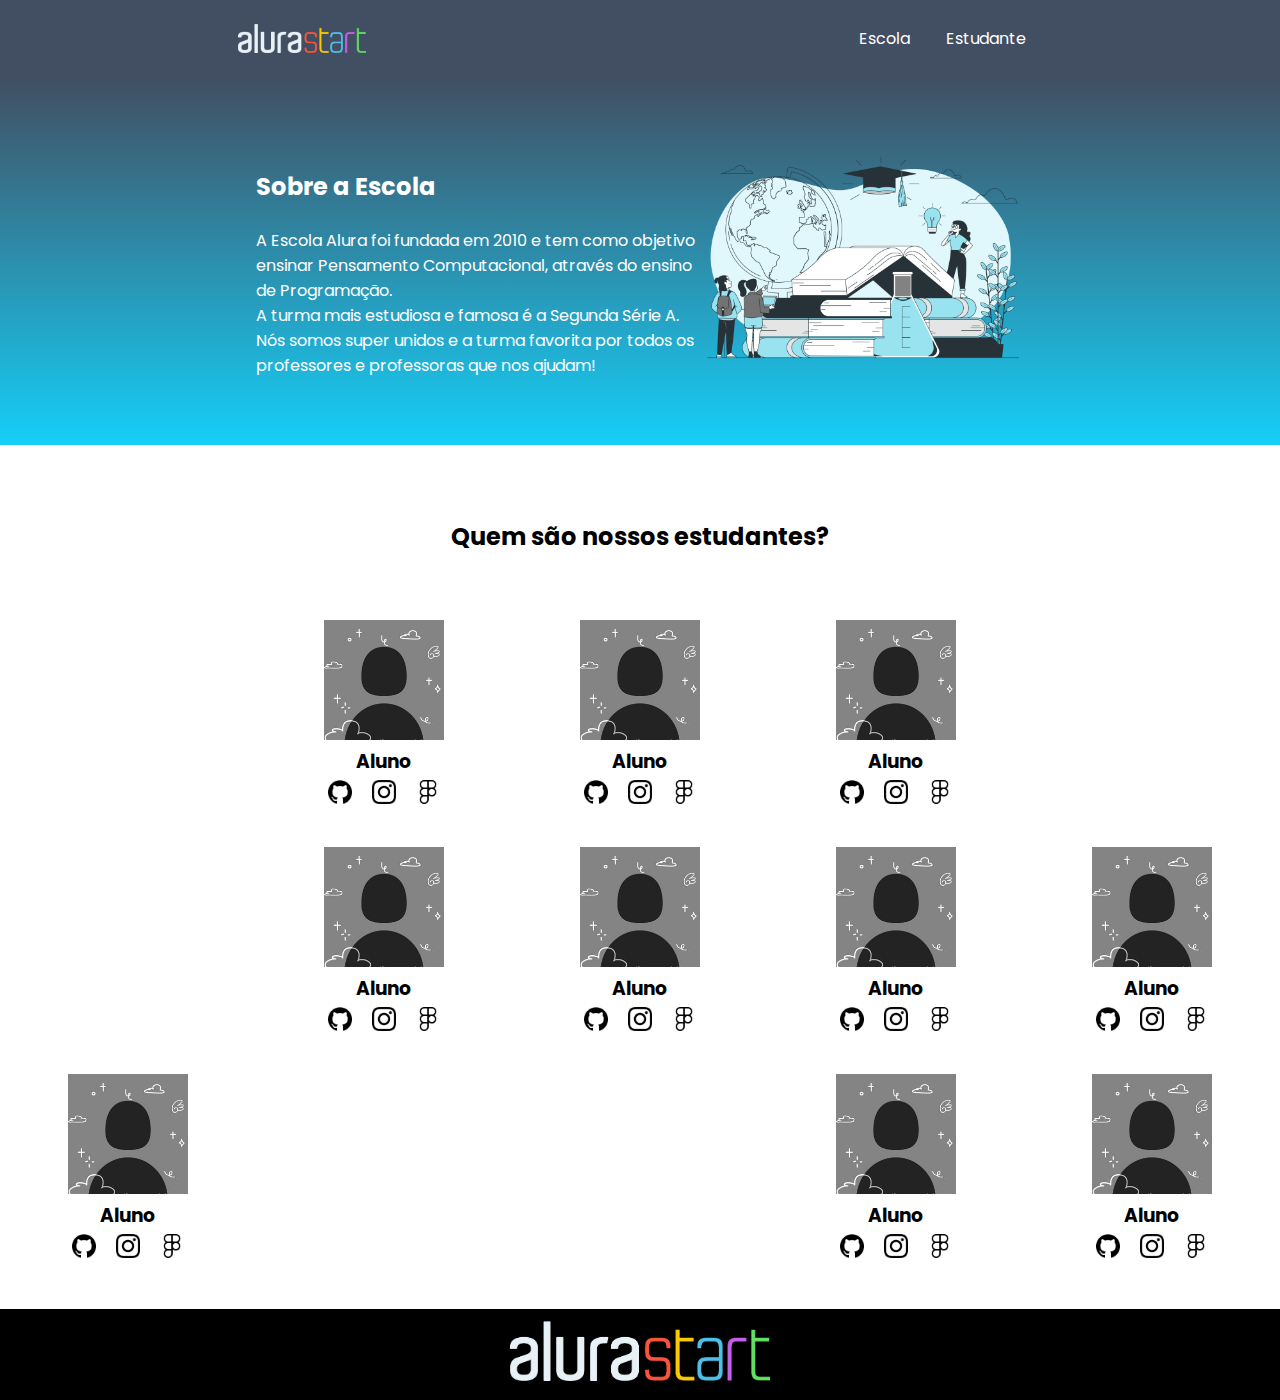
==== index.html @ b7ec78a3 "j" ====
<!DOCTYPE html>
<html lang="pt-br">
<head>
    <meta charset="UTF-8">
    <meta http-equiv="X-UA-Compatible" content="IE=edge">
    <meta name="viewport" content="width=device-width, initial-scale=1.0">
    <title>Madu Criativa</title>
    <link rel="stylesheet" href="style.css">
    <link rel="preconnect" href="https://fonts.googleapis.com">
    <link rel="preconnect" href="https://fonts.gstatic.com" crossorigin>
    <link href="https://fonts.googleapis.com/css2?family=Poppins&display=swap" rel="stylesheet">
</head>
<body>
    <header class="cabecalho">
        <img class="cabecalho-imagem" src="img/logo alura (1).png" alt="logo alura start">
        <ul class="cabecalho-lista">
            <li class="cabecalho-lista-item">Escola</li>
            <li class="cabecalho-lista-item">Estudante</li>
        </ul>
    </header>
    <section class="escola">
        <div class="escola-div-conteudo">
            <h2 class="escola-titulo">Sobre a Escola</h2>
            <p class="escola-texto-um">A Escola Alura foi fundada em 2010 e tem como objetivo ensinar Pensamento Computacional, através do ensino de  Programação.</p>
            <p class="escola-texto-dois">A turma mais estudiosa e famosa é a Segunda Série A. Nós somos super unidos e a turma favorita por todos os professores e professoras que nos ajudam!</p>
        </div>
        <img class="escola-imagem" src="img/college project-bro.png" alt="imagem que representa uma professora em sala de aula">
    </section>
    <section class="estudante">
        <h2 class="estudante-titulo">Quem são nossos estudantes?</h2>
        <div class="estudante-todos">
        <span></span>
        <div class="estudante-div">
            <img class="estudante-imagem" src="img/anonimo.jpg" alt="aluno anonimo">
            <h3 class="estudante-nome">Aluno</h3>
            <a href="#"><img class="estudante-icone" src="img/github.png" alt="icone github"></a>
            <a href="#"><img class="estudante-icone" src="img/instagram.png" alt="icone instagram"></a>
            <a href="#"><img class="estudante-icone" src="img/figma.png" alt="icone figma"></a>
        </div>
        <div class="estudante-div">
            <img class="estudante-imagem" src="img/anonimo.jpg" alt="aluno anonimo">
            <h3 class="estudante-nome">Aluno</h3>
            <a href="#"><img class="estudante-icone" src="img/github.png" alt="icone github"></a>
            <a href="#"><img class="estudante-icone" src="img/instagram.png" alt="icone instagram"></a>
            <a href="#"><img class="estudante-icone" src="img/figma.png" alt="icone figma"></a>
        </div>
        <div class="estudante-div">
            <img class="estudante-imagem" src="img/anonimo.jpg" alt="aluno anonimo">
            <h3 class="estudante-nome">Aluno</h3>
            <a href="#"><img class="estudante-icone" src="img/github.png" alt="icone github"></a>
            <a href="#"><img class="estudante-icone" src="img/instagram.png" alt="icone instagram"></a>
            <a href="#"><img class="estudante-icone" src="img/figma.png" alt="icone figma"></a>
        </div>
        <span></span>
        <span></span>
        <div class="estudante-div">
            <img class="estudante-imagem" src="img/anonimo.jpg" alt="aluno anonimo">
            <h3 class="estudante-nome">Aluno</h3>
            <a href="#"><img class="estudante-icone" src="img/github.png" alt="icone github"></a>
            <a href="#"><img class="estudante-icone" src="img/instagram.png" alt="icone instagram"></a>
            <a href="#"><img class="estudante-icone" src="img/figma.png" alt="icone figma"></a>
        </div>
        <div class="estudante-div">
            <img class="estudante-imagem" src="img/anonimo.jpg" alt="aluno anonimo">
            <h3 class="estudante-nome">Aluno</h3>
            <a href="#"><img class="estudante-icone" src="img/github.png" alt="icone github"></a>
            <a href="#"><img class="estudante-icone" src="img/instagram.png" alt="icone instagram"></a>
            <a href="#"><img class="estudante-icone" src="img/figma.png" alt="icone figma"></a>
        </div>
        <div class="estudante-div">
            <img class="estudante-imagem" src="img/anonimo.jpg" alt="aluno anonimo">
            <h3 class="estudante-nome">Aluno</h3>
            <a href="#"><img class="estudante-icone" src="img/github.png" alt="icone github"></a>
            <a href="#"><img class="estudante-icone" src="img/instagram.png" alt="icone instagram"></a>
            <a href="#"><img class="estudante-icone" src="img/figma.png" alt="icone figma"></a>
        </div>
        <div class="estudante-div">
            <img class="estudante-imagem" src="img/anonimo.jpg" alt="aluno anonimo">
            <h3 class="estudante-nome">Aluno</h3>
            <a href="#"><img class="estudante-icone" src="img/github.png" alt="icone github"></a>
            <a href="#"><img class="estudante-icone" src="img/instagram.png" alt="icone instagram"></a>
            <a href="#"><img class="estudante-icone" src="img/figma.png" alt="icone figma"></a>
        </div>
        <div class="estudante-div">
            <img class="estudante-imagem" src="img/anonimo.jpg" alt="aluno anonimo">
            <h3 class="estudante-nome">Aluno</h3>
            <a href="#"><img class="estudante-icone" src="img/github.png" alt="icone github"></a>
            <a href="#"><img class="estudante-icone" src="img/instagram.png" alt="icone instagram"></a>
            <a href="#"><img class="estudante-icone" src="img/figma.png" alt="icone figma"></a>
        </div>
        <span></span>
        <span></span>
        <div class="estudante-div">
            <img class="estudante-imagem" src="img/anonimo.jpg" alt="aluno anonimo">
            <h3 class="estudante-nome">Aluno</h3>
            <a href="#"><img class="estudante-icone" src="img/github.png" alt="icone github"></a>
            <a href="#"><img class="estudante-icone" src="img/instagram.png" alt="icone instagram"></a>
            <a href="#"><img class="estudante-icone" src="img/figma.png" alt="icone figma"></a>
        </div>
        <div class="estudante-div">
            <img class="estudante-imagem" src="img/anonimo.jpg" alt="aluno anonimo">
            <h3 class="estudante-nome">Aluno</h3>
            <a href="#"><img class="estudante-icone" src="img/github.png" alt="icone github"></a>
            <a href="#"><img class="estudante-icone" src="img/instagram.png" alt="icone instagram"></a>
            <a href="#"><img class="estudante-icone" src="img/figma.png" alt="icone figma"></a>
        </div>
    </div>
    </section>
    <footer class="rodape">
        <img class="rodape-imagem"src="img/logo alura (1).png" alt="logo alura start">
    </footer>
</body>
</html>
---- style.css ----
*{
    margin: 0;
    padding: 0;
}
body {
    font-family: 'Poppins', sans-serif;
}
.cabecalho {
    background-color: #424E61;
    color: white;
    display: flex;
    justify-content: space-around;
    align-items: center;
    padding: 24px 0;
}

.cabecalho-imagem{
    width: 10%;
}

.cabecalho-lista-item{
    display: inline-block;
    margin: 0 16px;
    font-size: 16px;
}

.escola-imagem{
    width: 25%;
}

.escola{
    background-image: linear-gradient(#424E61,#16CFF8);
    color:white;
    display: flex;
    justify-content: center;
    align-items: center;
    padding: 24px 0;
}

.escola-div-conteudo{
    width: 35%;
}


.escola-titulo{
    padding: 24px 0;
}

.estudante{
    padding: 24px 0;
}
.estudante-imagem{
    width: 120px;
}

.estudante-icone{
    width: 24px;
    padding: 4px 8px;
}

.estudante-div{
    text-align: center;
    padding: 16px 0;
}

.estudante-titulo{
    text-align: center;
    padding: 50px 0;
}

.estudante-todos{
    display: grid;
    grid-template-columns: 20% 20% 20% 20% 20%;
}

.rodape{
    background-color: black;
    text-align: center;
}

.rodape-imagem{
    height: 60px;
    padding: 12px 0;
   
}
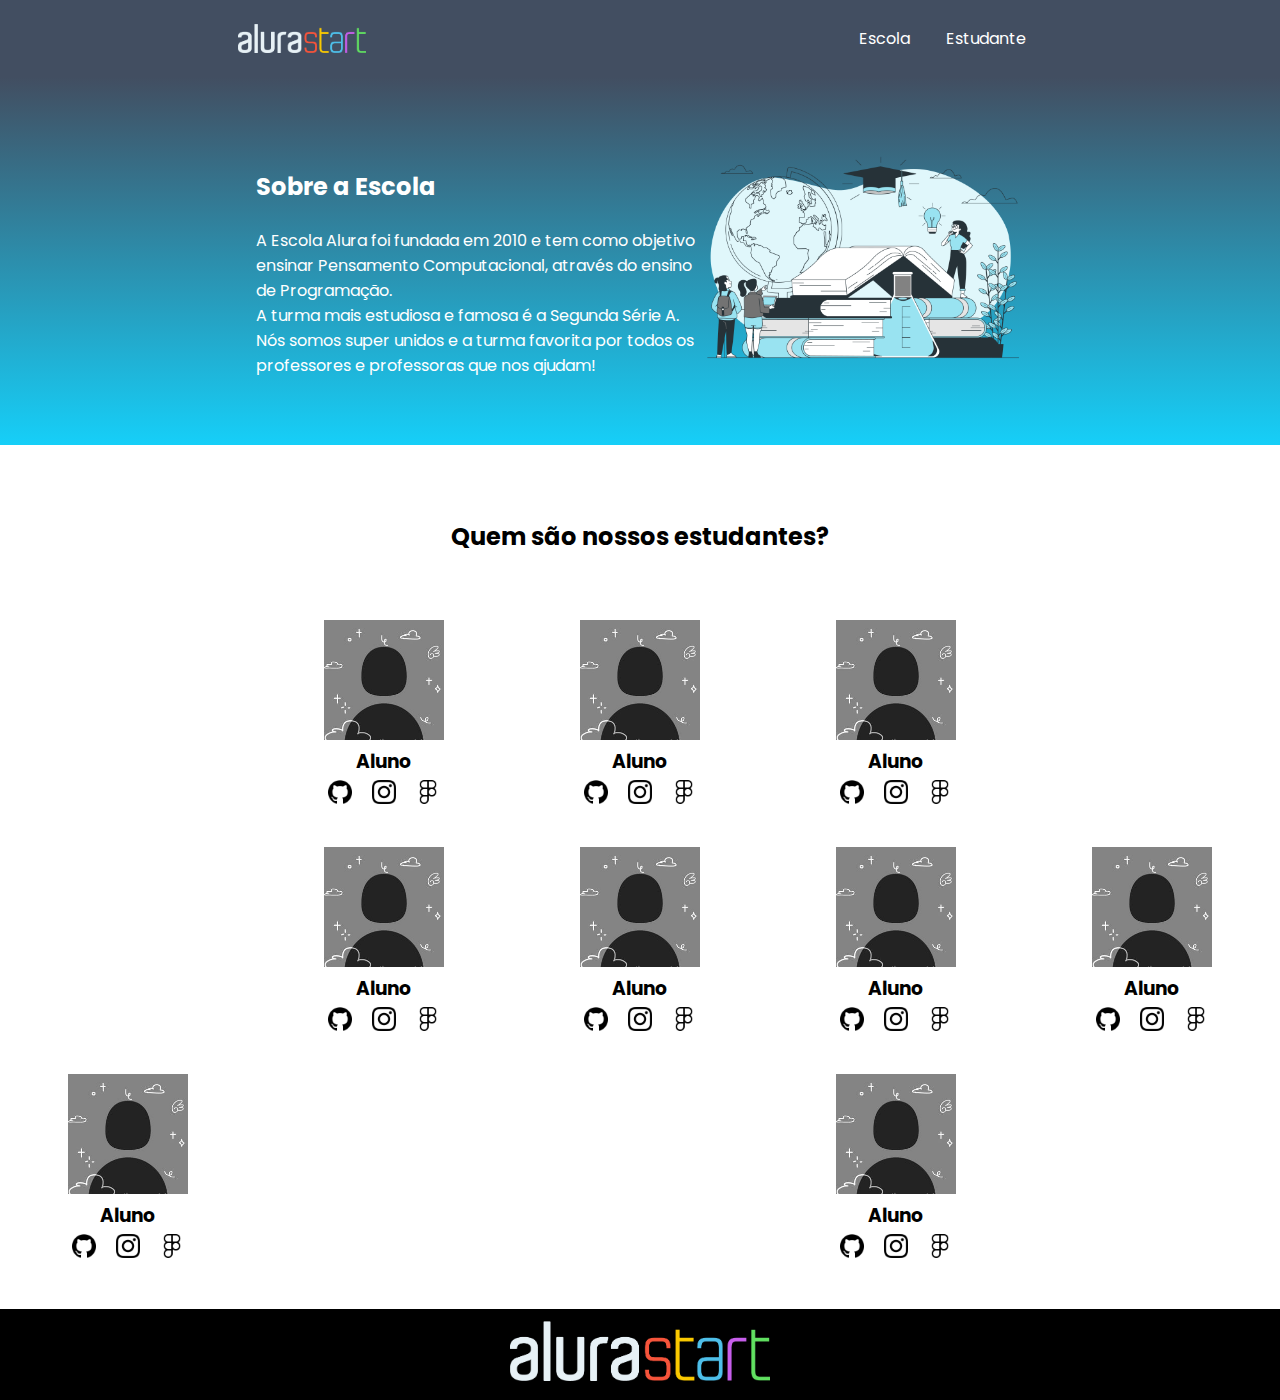
==== commit b5c043a1: "n" ====
--- a/index.html
+++ b/index.html
@@ -97,13 +97,6 @@
             <a href="#"><img class="estudante-icone" src="img/instagram.png" alt="icone instagram"></a>
             <a href="#"><img class="estudante-icone" src="img/figma.png" alt="icone figma"></a>
         </div>
-        <div class="estudante-div">
-            <img class="estudante-imagem" src="img/anonimo.jpg" alt="aluno anonimo">
-            <h3 class="estudante-nome">Aluno</h3>
-            <a href="#"><img class="estudante-icone" src="img/github.png" alt="icone github"></a>
-            <a href="#"><img class="estudante-icone" src="img/instagram.png" alt="icone instagram"></a>
-            <a href="#"><img class="estudante-icone" src="img/figma.png" alt="icone figma"></a>
-        </div>
     </div>
     </section>
     <footer class="rodape">
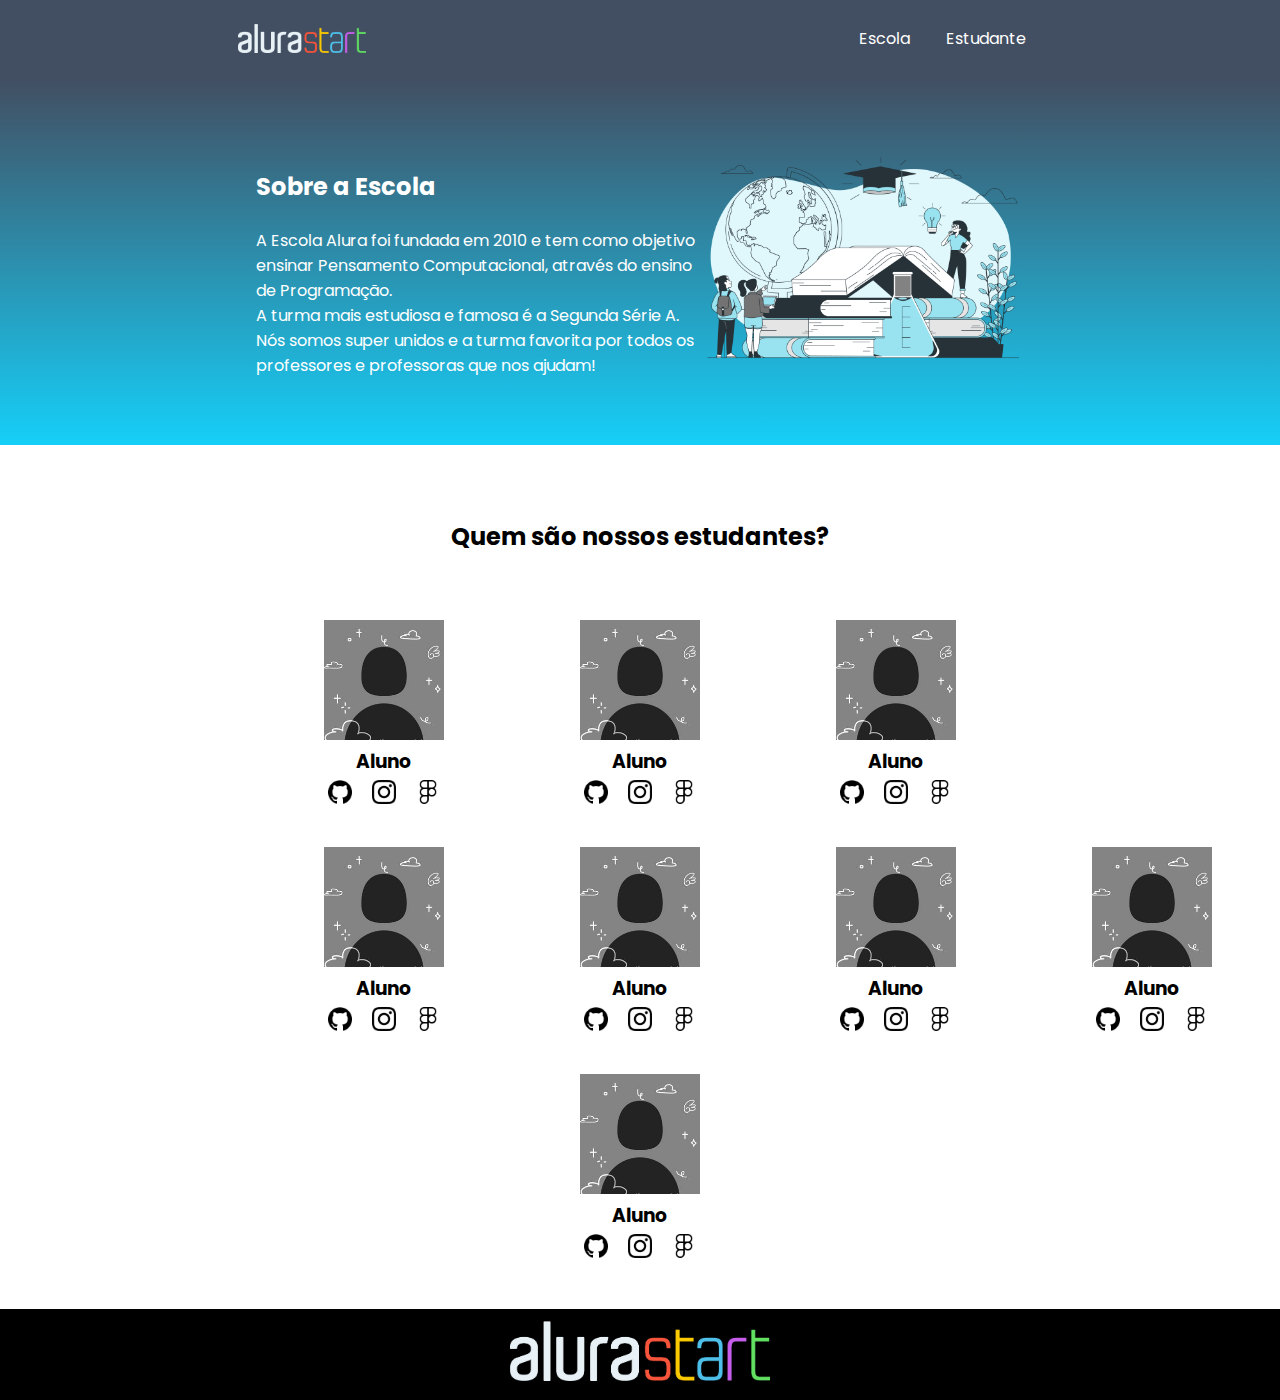
==== commit 400f0b96: "i" ====
--- a/index.html
+++ b/index.html
@@ -81,13 +81,6 @@
             <a href="#"><img class="estudante-icone" src="img/instagram.png" alt="icone instagram"></a>
             <a href="#"><img class="estudante-icone" src="img/figma.png" alt="icone figma"></a>
         </div>
-        <div class="estudante-div">
-            <img class="estudante-imagem" src="img/anonimo.jpg" alt="aluno anonimo">
-            <h3 class="estudante-nome">Aluno</h3>
-            <a href="#"><img class="estudante-icone" src="img/github.png" alt="icone github"></a>
-            <a href="#"><img class="estudante-icone" src="img/instagram.png" alt="icone instagram"></a>
-            <a href="#"><img class="estudante-icone" src="img/figma.png" alt="icone figma"></a>
-        </div>
         <span></span>
         <span></span>
         <div class="estudante-div">
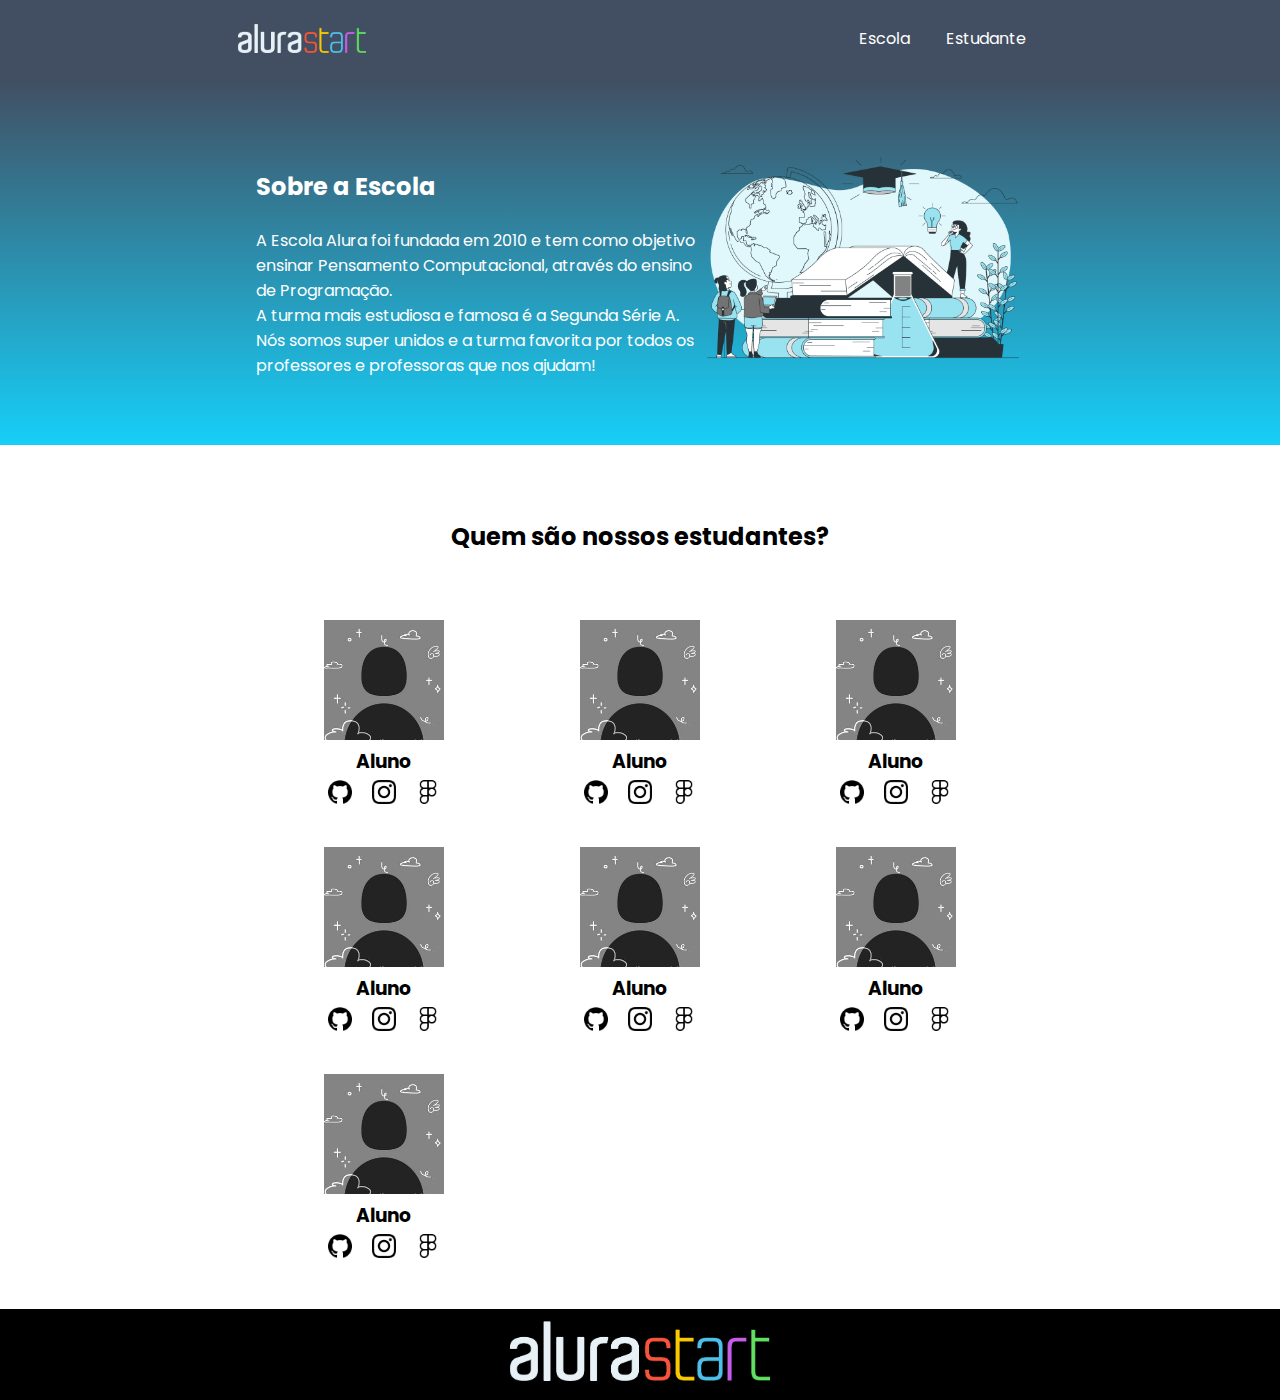
==== commit 45884015: "y" ====
--- a/index.html
+++ b/index.html
@@ -74,13 +74,6 @@
             <a href="#"><img class="estudante-icone" src="img/instagram.png" alt="icone instagram"></a>
             <a href="#"><img class="estudante-icone" src="img/figma.png" alt="icone figma"></a>
         </div>
-        <div class="estudante-div">
-            <img class="estudante-imagem" src="img/anonimo.jpg" alt="aluno anonimo">
-            <h3 class="estudante-nome">Aluno</h3>
-            <a href="#"><img class="estudante-icone" src="img/github.png" alt="icone github"></a>
-            <a href="#"><img class="estudante-icone" src="img/instagram.png" alt="icone instagram"></a>
-            <a href="#"><img class="estudante-icone" src="img/figma.png" alt="icone figma"></a>
-        </div>
         <span></span>
         <span></span>
         <div class="estudante-div">
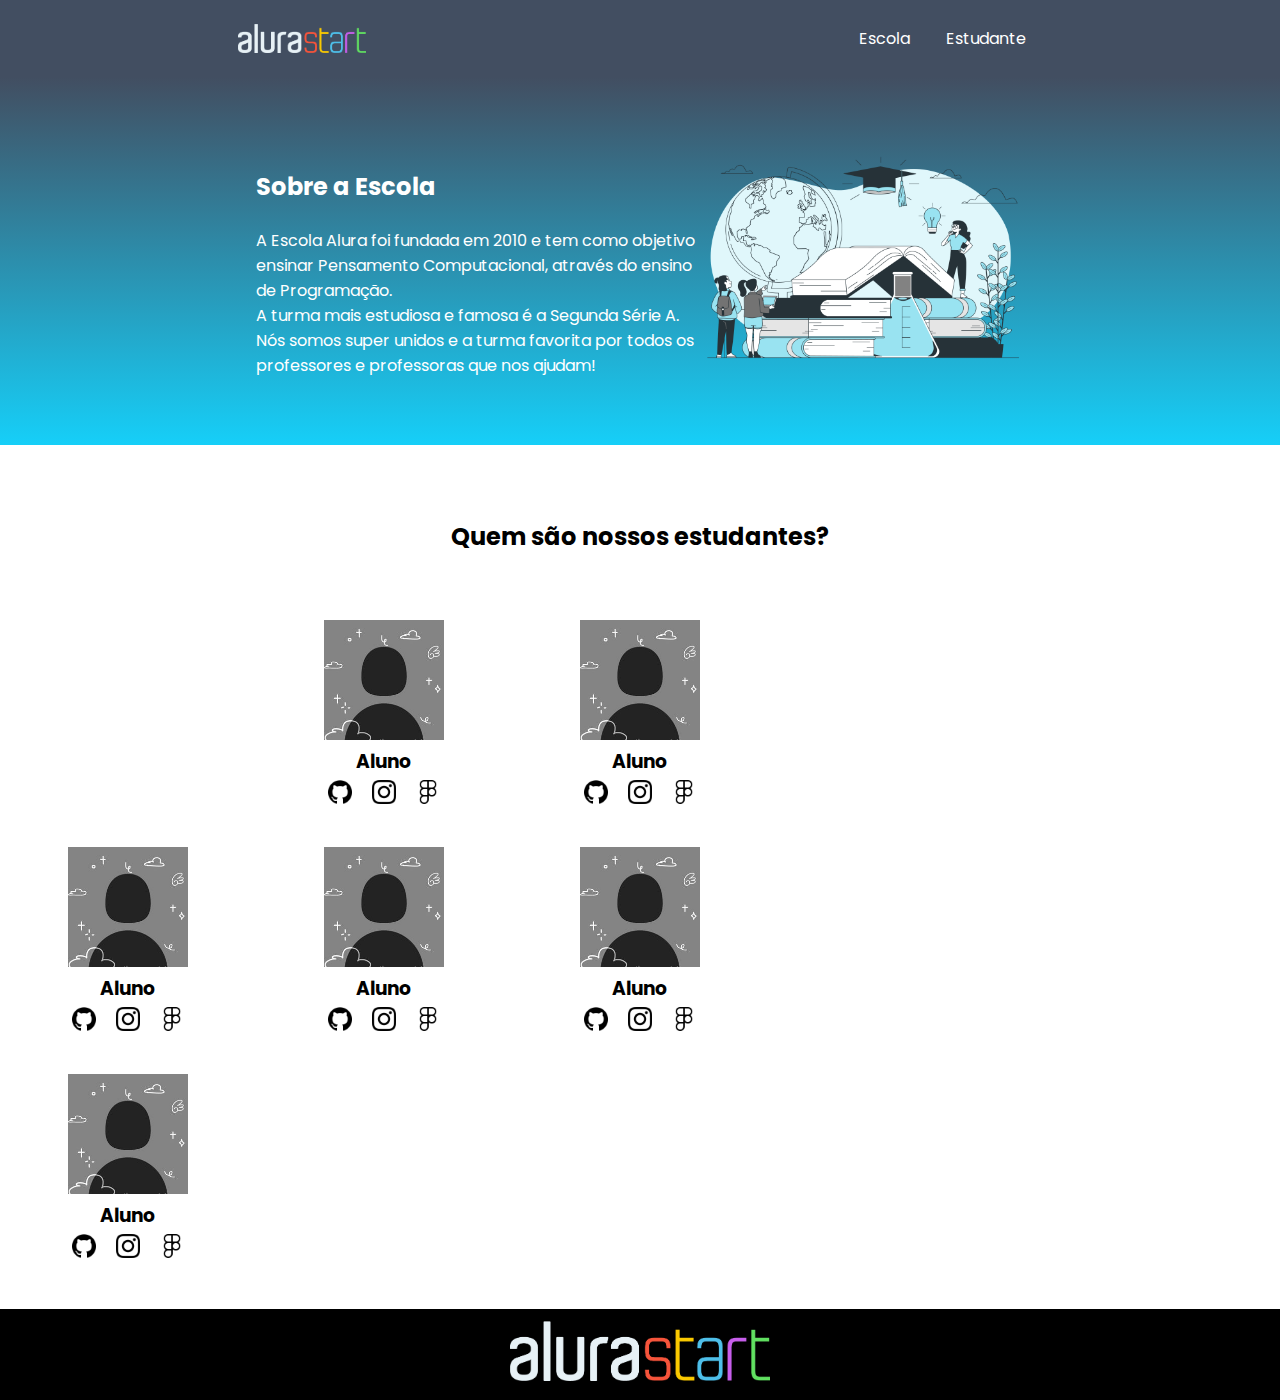
==== commit 92b4381d: "u" ====
--- a/index.html
+++ b/index.html
@@ -30,13 +30,6 @@
         <h2 class="estudante-titulo">Quem são nossos estudantes?</h2>
         <div class="estudante-todos">
         <span></span>
-        <div class="estudante-div">
-            <img class="estudante-imagem" src="img/anonimo.jpg" alt="aluno anonimo">
-            <h3 class="estudante-nome">Aluno</h3>
-            <a href="#"><img class="estudante-icone" src="img/github.png" alt="icone github"></a>
-            <a href="#"><img class="estudante-icone" src="img/instagram.png" alt="icone instagram"></a>
-            <a href="#"><img class="estudante-icone" src="img/figma.png" alt="icone figma"></a>
-        </div>
         <div class="estudante-div">
             <img class="estudante-imagem" src="img/anonimo.jpg" alt="aluno anonimo">
             <h3 class="estudante-nome">Aluno</h3>
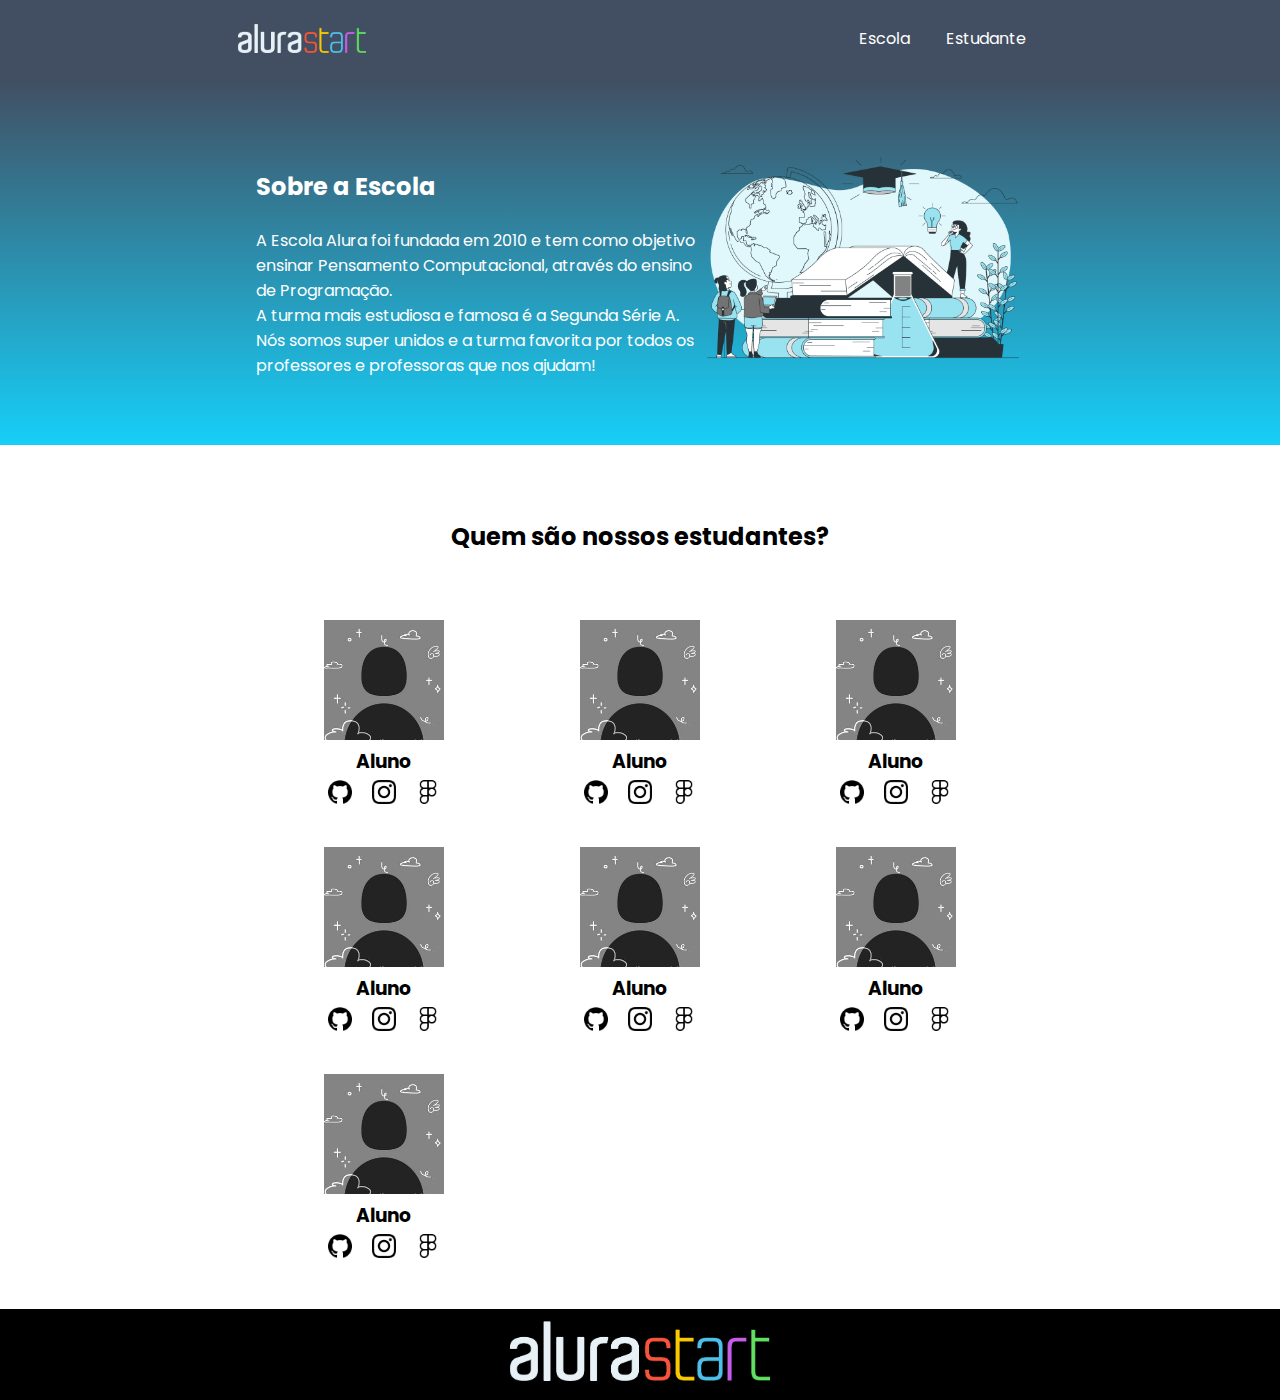
==== commit e275d5d9: "v" ====
--- a/index.html
+++ b/index.html
@@ -30,6 +30,13 @@
         <h2 class="estudante-titulo">Quem são nossos estudantes?</h2>
         <div class="estudante-todos">
         <span></span>
+        <div class="estudante-div">
+            <img class="estudante-imagem" src="img/anonimo.jpg" alt="aluno anonimo">
+            <h3 class="estudante-nome">Aluno</h3>
+            <a href="#"><img class="estudante-icone" src="img/github.png" alt="icone github"></a>
+            <a href="#"><img class="estudante-icone" src="img/instagram.png" alt="icone instagram"></a>
+            <a href="#"><img class="estudante-icone" src="img/figma.png" alt="icone figma"></a>
+        </div>
         <div class="estudante-div">
             <img class="estudante-imagem" src="img/anonimo.jpg" alt="aluno anonimo">
             <h3 class="estudante-nome">Aluno</h3>
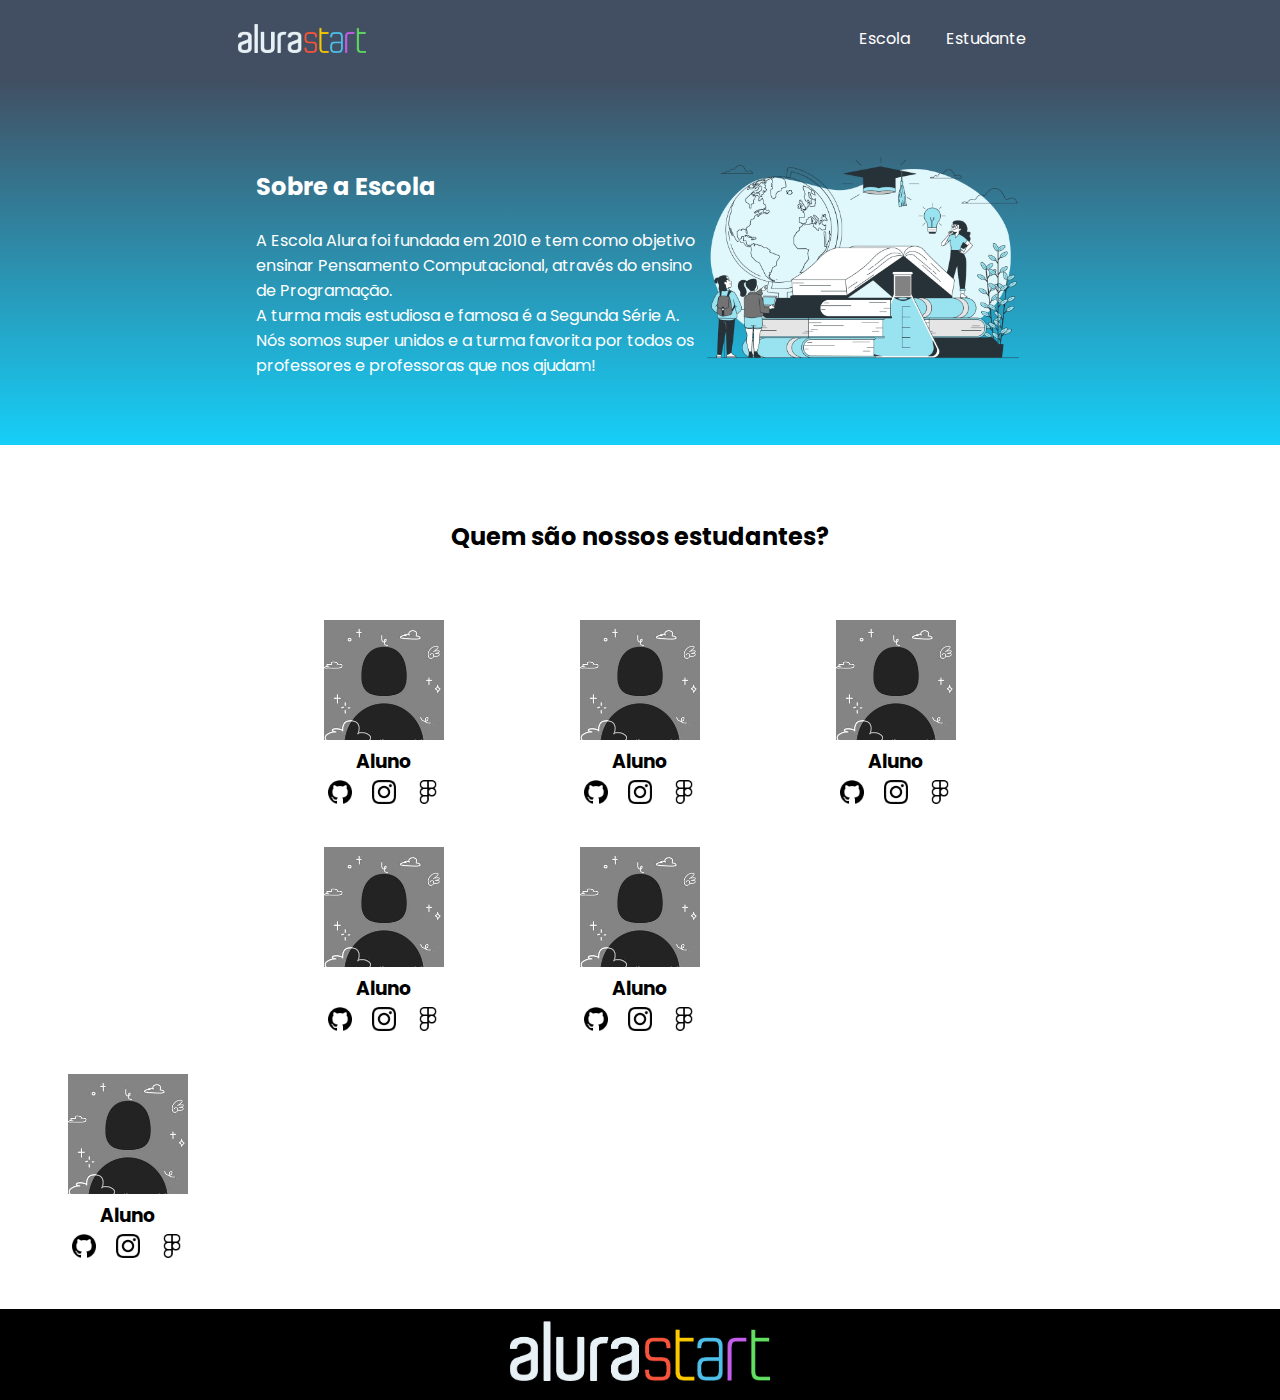
==== commit 5ccdc78f: "k" ====
--- a/index.html
+++ b/index.html
@@ -67,13 +67,6 @@
             <a href="#"><img class="estudante-icone" src="img/instagram.png" alt="icone instagram"></a>
             <a href="#"><img class="estudante-icone" src="img/figma.png" alt="icone figma"></a>
         </div>
-        <div class="estudante-div">
-            <img class="estudante-imagem" src="img/anonimo.jpg" alt="aluno anonimo">
-            <h3 class="estudante-nome">Aluno</h3>
-            <a href="#"><img class="estudante-icone" src="img/github.png" alt="icone github"></a>
-            <a href="#"><img class="estudante-icone" src="img/instagram.png" alt="icone instagram"></a>
-            <a href="#"><img class="estudante-icone" src="img/figma.png" alt="icone figma"></a>
-        </div>
         <span></span>
         <span></span>
         <div class="estudante-div">
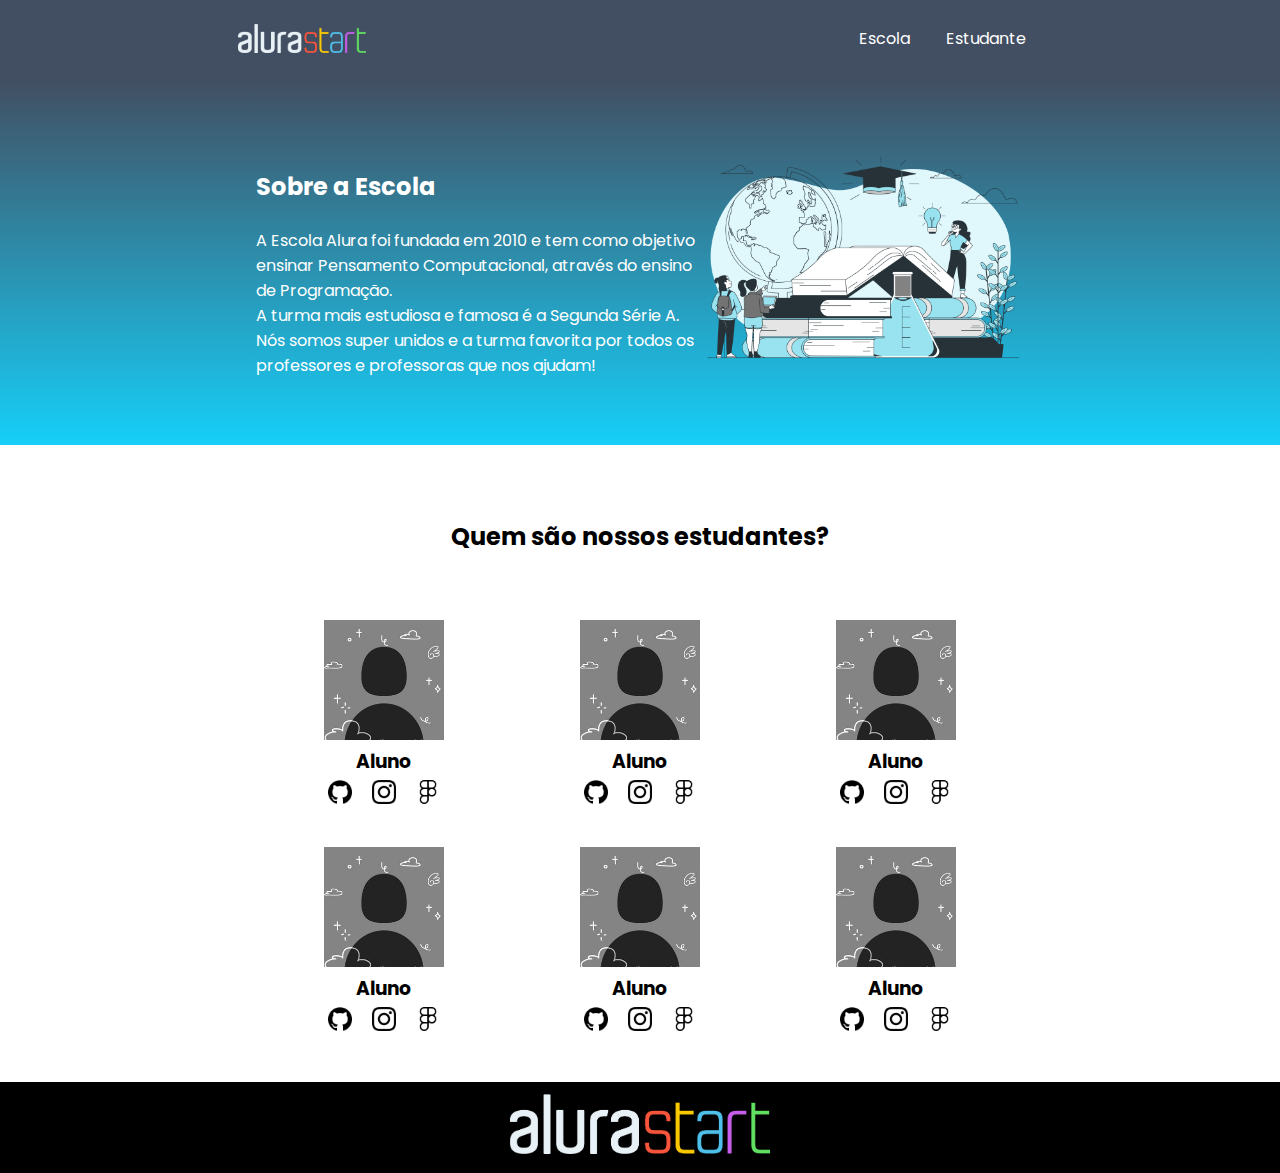
==== commit 0ea88a2e: "i" ====
--- a/index.html
+++ b/index.html
@@ -67,8 +67,6 @@
             <a href="#"><img class="estudante-icone" src="img/instagram.png" alt="icone instagram"></a>
             <a href="#"><img class="estudante-icone" src="img/figma.png" alt="icone figma"></a>
         </div>
-        <span></span>
-        <span></span>
         <div class="estudante-div">
             <img class="estudante-imagem" src="img/anonimo.jpg" alt="aluno anonimo">
             <h3 class="estudante-nome">Aluno</h3>
